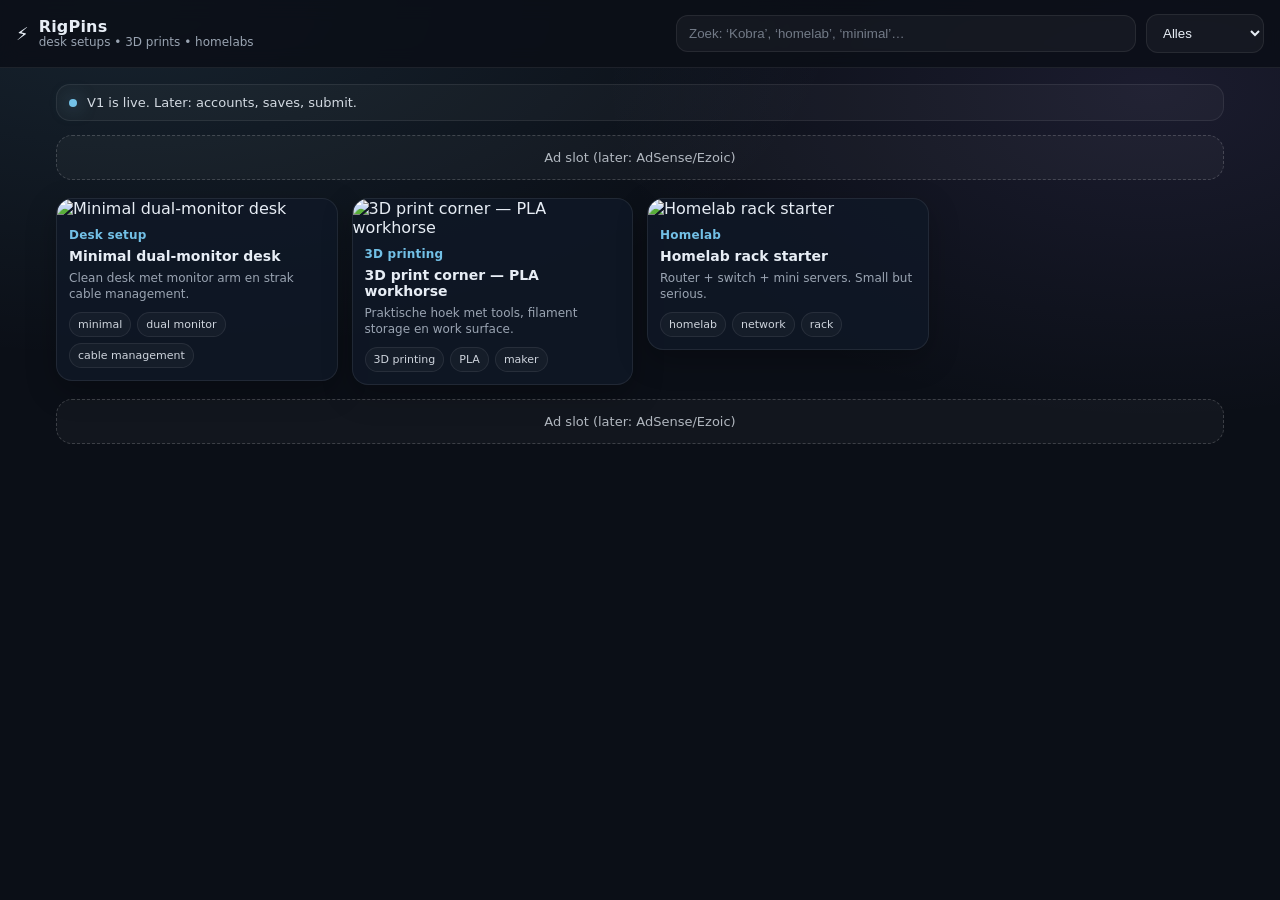
==== index.html @ 464752af "v0.0.1" ====
<!doctype html>
<html lang="nl">
<head>
  <meta charset="utf-8" />
  <meta name="viewport" content="width=device-width,initial-scale=1,viewport-fit=cover" />
  <meta name="theme-color" content="#0b0f17" />
  <meta name="description" content="RigPins — tech setups, 3D print corners, homelabs en dashboards. Scroll, save, inspire." />

  <title>RigPins</title>

  <link rel="manifest" href="/manifest.webmanifest">
  <link rel="icon" href="/icons/icon-192.png">
  <link rel="apple-touch-icon" href="/icons/icon-192.png">

  <link rel="stylesheet" href="styles.css" />
</head>
<body>
  <header class="topbar">
    <div class="brand" role="banner">
      <span class="logo">⚡</span>
      <div class="brand-text">
        <div class="name">RigPins</div>
        <div class="tagline">desk setups • 3D prints • homelabs</div>
      </div>
    </div>

    <div class="controls">
      <input id="q" class="search" placeholder="Zoek: ‘Kobra’, ‘homelab’, ‘minimal’…" />
      <select id="filter" class="select" aria-label="Categorie filter">
        <option value="all">Alles</option>
        <option value="desk">Desk</option>
        <option value="3d">3D Printing</option>
        <option value="gaming">Gaming</option>
        <option value="homelab">Homelab</option>
        <option value="dashboard">Dashboards</option>
      </select>

      <button id="installBtn" class="btn btn-ghost" style="display:none;">Install</button>
    </div>
  </header>

  <main class="wrap">
    <section class="notice">
      <span class="dot"></span>
      <span>V1 is live. Later: accounts, saves, submit.</span>
    </section>

    <section class="ad-slot" aria-label="advertentie">
      <div class="ad-inner">Ad slot (later: AdSense/Ezoic)</div>
    </section>

    <section id="grid" class="grid" aria-label="pins grid"></section>

    <section class="ad-slot" aria-label="advertentie">
      <div class="ad-inner">Ad slot (later: AdSense/Ezoic)</div>
    </section>
  </main>

  <!-- Detail modal -->
  <div id="modal" class="modal" aria-hidden="true">
    <div class="modal-backdrop" data-close="1"></div>
    <div class="modal-card" role="dialog" aria-modal="true" aria-label="Pin details">
      <button class="modal-close" data-close="1" aria-label="Sluiten">✕</button>

      <div class="modal-body">
        <div class="modal-media">
          <img id="mImg" alt="" />
        </div>

        <div class="modal-info">
          <div class="kicker" id="mCat"></div>
          <h2 id="mTitle"></h2>
          <p id="mDesc" class="muted"></p>

          <div id="mTags" class="tags"></div>

          <h3>Gear</h3>
          <ul id="mGear" class="gear"></ul>

          <div class="actions">
            <a id="mSource" class="btn" target="_blank" rel="noopener">Source</a>
            <button id="mCopy" class="btn btn-ghost">Copy link</button>
          </div>

          <p class="tiny muted">
            Tip: als je ‘m installeert werkt RigPins als app (PWA).
          </p>
        </div>
      </div>
    </div>
  </div>

  <script src="app.js"></script>
</body>
</html>
---- styles.css ----
:root{
  --bg:#0b0f17;
  --card:#101827;
  --muted:#9aa4b2;
  --text:#e7edf5;
  --line:rgba(255,255,255,.08);
  --accent:#7dd3fc;
  --radius:16px;
}

*{box-sizing:border-box}
html,body{height:100%}
body{
  margin:0;
  font-family: ui-sans-serif, system-ui, -apple-system, Segoe UI, Roboto, Arial;
  background:
    radial-gradient(1200px 600px at 10% 0%, rgba(125,211,252,.10), transparent 60%),
    radial-gradient(1000px 600px at 90% 10%, rgba(167,139,250,.10), transparent 55%),
    var(--bg);
  color:var(--text);
}

.topbar{
  position:sticky; top:0; z-index:50;
  background:rgba(11,15,23,.85);
  backdrop-filter: blur(10px);
  border-bottom:1px solid var(--line);
  padding:14px 16px;
  display:flex;
  gap:14px;
  align-items:center;
  justify-content:space-between;
}

.brand{display:flex; align-items:center; gap:10px; min-width:200px}
.logo{font-size:18px}
.brand-text{display:flex; flex-direction:column; line-height:1.1}
.name{font-weight:900; letter-spacing:.2px}
.tagline{color:var(--muted); font-size:12px}

.controls{display:flex; gap:10px; align-items:center; flex-wrap:wrap; justify-content:flex-end}
.search{
  width:min(52vw, 460px);
  padding:10px 12px;
  border-radius:12px;
  border:1px solid var(--line);
  background:rgba(255,255,255,.04);
  color:var(--text);
  outline:none;
}
.search::placeholder{color:rgba(154,164,178,.7)}
.select{
  padding:10px 12px;
  border-radius:12px;
  border:1px solid var(--line);
  background:rgba(255,255,255,.04);
  color:var(--text);
  outline:none;
}

.wrap{max-width:1200px; margin:0 auto; padding:16px}

.notice{
  display:flex; align-items:center; gap:10px;
  padding:10px 12px;
  border:1px solid var(--line);
  border-radius:14px;
  background:rgba(255,255,255,.03);
  color:rgba(231,237,245,.9);
  font-size:13px;
}
.notice .dot{
  width:8px; height:8px; border-radius:50%;
  background:rgba(125,211,252,.9);
  box-shadow: 0 0 18px rgba(125,211,252,.5);
}

.ad-slot{
  margin:14px 0 18px;
  border:1px dashed rgba(255,255,255,.18);
  border-radius:var(--radius);
  background:rgba(255,255,255,.03);
}
.ad-inner{
  padding:14px;
  color:rgba(231,237,245,.75);
  font-size:13px;
  text-align:center;
}

.grid{
  column-count: 4;
  column-gap: 14px;
  margin-top:14px;
}
@media (max-width: 1100px){ .grid{column-count:3} }
@media (max-width: 820px){ .grid{column-count:2} .search{width:55vw} }
@media (max-width: 520px){ .grid{column-count:1} .controls{width:100%;} .search{width:100%} }

.pin{
  break-inside: avoid;
  margin:0 0 14px;
  border:1px solid var(--line);
  border-radius:var(--radius);
  background:rgba(16,24,39,.8);
  overflow:hidden;
  box-shadow: 0 10px 30px rgba(0,0,0,.25);
  cursor:pointer;
  transition: transform .15s ease, border-color .15s ease;
}
.pin:hover{transform: translateY(-2px); border-color: rgba(125,211,252,.35)}
.pin img{width:100%; height:auto; display:block}
.pin .meta{padding:10px 12px 12px}
.pin .title{font-weight:800; font-size:14px; margin:0 0 6px}
.pin .sub{color:var(--muted); font-size:12px; margin:0; line-height:1.35}
.kicker{
  font-size:12px;
  color:rgba(125,211,252,.9);
  margin-bottom:6px;
  font-weight:700;
  letter-spacing:.2px;
}

.tags{display:flex; flex-wrap:wrap; gap:6px; margin-top:10px}
.tag{
  font-size:11px;
  padding:5px 8px;
  border-radius:999px;
  border:1px solid var(--line);
  background:rgba(255,255,255,.03);
  color:rgba(231,237,245,.88);
}

.modal{position:fixed; inset:0; display:none}
.modal[aria-hidden="false"]{display:block}
.modal-backdrop{position:absolute; inset:0; background:rgba(0,0,0,.55)}
.modal-card{
  position:relative;
  max-width:1000px;
  margin:6vh auto;
  border:1px solid var(--line);
  border-radius:20px;
  background:rgba(16,24,39,.92);
  backdrop-filter: blur(10px);
  overflow:hidden;
  width: calc(100% - 24px);
}
.modal-close{
  position:absolute; top:10px; right:10px;
  border:1px solid var(--line);
  background:rgba(255,255,255,.05);
  color:var(--text);
  width:36px; height:36px;
  border-radius:12px;
  cursor:pointer;
}
.modal-body{display:grid; grid-template-columns: 1.2fr .8fr}
@media (max-width: 900px){ .modal-body{grid-template-columns:1fr} }
.modal-media{background:rgba(0,0,0,.2)}
.modal-media img{width:100%; height:auto; display:block}
.modal-info{padding:16px 16px 18px}
.modal-info h2{margin:0 0 6px}
.muted{color:var(--muted)}
.tiny{font-size:12px; margin-top:14px}
.gear{margin:8px 0 0; padding-left:18px}
.gear li{margin:6px 0}

.actions{display:flex; gap:10px; margin-top:12px; flex-wrap:wrap}
.btn{
  padding:10px 12px;
  border-radius:12px;
  border:1px solid rgba(125,211,252,.25);
  background:rgba(125,211,252,.08);
  color:var(--text);
  text-decoration:none;
  cursor:pointer;
}
.btn-ghost{
  border:1px solid var(--line);
  background:rgba(255,255,255,.04);
}
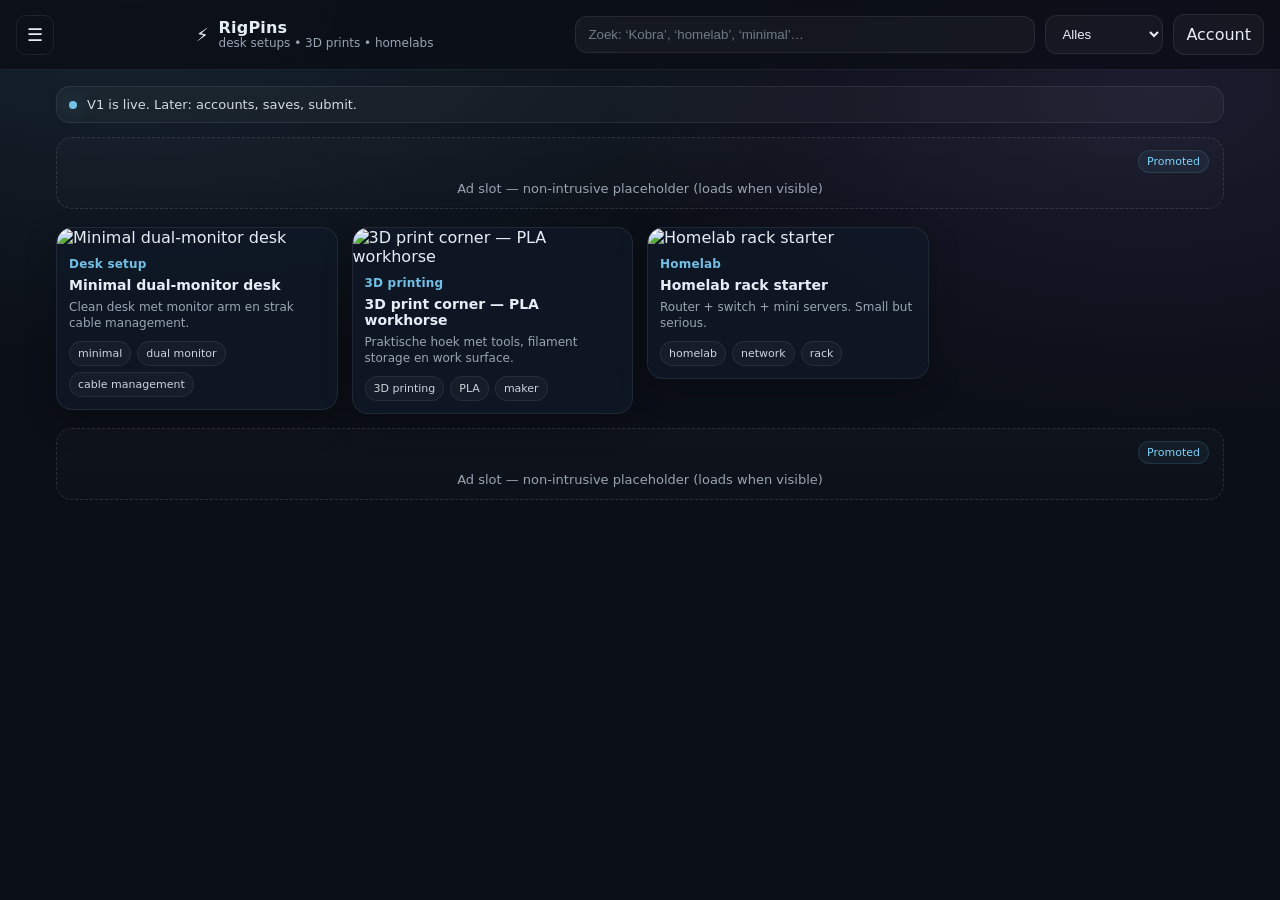
==== commit 520543cc: "v0.0.1" ====
--- a/index.html
+++ b/index.html
@@ -16,6 +16,10 @@
 </head>
 <body>
   <header class="topbar">
+    <div class="topbar-left">
+      <button id="menuBtn" class="hamburger" aria-label="Menu">☰</button>
+    </div>
+
     <div class="brand" role="banner">
       <span class="logo">⚡</span>
       <div class="brand-text">
@@ -36,6 +40,8 @@
       </select>
 
       <button id="installBtn" class="btn btn-ghost" style="display:none;">Install</button>
+
+      <a id="accountBtn" class="btn btn-ghost profile-btn" href="/login.html">Account</a>
     </div>
   </header>
 
@@ -45,14 +51,20 @@
       <span>V1 is live. Later: accounts, saves, submit.</span>
     </section>
 
-    <section class="ad-slot" aria-label="advertentie">
-      <div class="ad-inner">Ad slot (later: AdSense/Ezoic)</div>
+    <section class="ad-slot" role="complementary" aria-label="advertentie" data-ad-slot="top">
+      <div class="ad-inner" data-ad-placeholder>
+        <div class="ad-meta"><span class="ad-chip">Promoted</span></div>
+        <div class="ad-content">Ad slot — non-intrusive placeholder (loads when visible)</div>
+      </div>
     </section>
 
     <section id="grid" class="grid" aria-label="pins grid"></section>
 
-    <section class="ad-slot" aria-label="advertentie">
-      <div class="ad-inner">Ad slot (later: AdSense/Ezoic)</div>
+    <section class="ad-slot" role="complementary" aria-label="advertentie" data-ad-slot="bottom">
+      <div class="ad-inner" data-ad-placeholder>
+        <div class="ad-meta"><span class="ad-chip">Promoted</span></div>
+        <div class="ad-content">Ad slot — non-intrusive placeholder (loads when visible)</div>
+      </div>
     </section>
   </main>
 
@@ -91,5 +103,16 @@
   </div>
 
   <script src="app.js"></script>
+
+  <!-- Floating action button (app-like) -->
+  <button id="fab" class="fab" aria-label="Upload">＋</button>
+
+  <!-- Bottom navigation to feel like a native app -->
+  <nav class="bottom-nav" role="navigation" aria-label="Primary">
+    <button class="nav-item active" data-target="home">Home</button>
+    <button class="nav-item" data-target="explore">Explore</button>
+    <button class="nav-item" data-target="saved">Saved</button>
+    <button class="nav-item" data-target="profile">Profile</button>
+  </nav>
 </body>
 </html>
--- a/styles.css
+++ b/styles.css
@@ -59,6 +59,8 @@
 }
 
 .wrap{max-width:1200px; margin:0 auto; padding:16px}
+/* leave space for bottom nav on small screens */
+.wrap{padding-bottom:96px}
 
 .notice{
   display:flex; align-items:center; gap:10px;
@@ -77,15 +79,34 @@
 
 .ad-slot{
   margin:14px 0 18px;
-  border:1px dashed rgba(255,255,255,.18);
+  border:1px dashed rgba(255,255,255,.12);
   border-radius:var(--radius);
-  background:rgba(255,255,255,.03);
+  background:linear-gradient(180deg, rgba(255,255,255,.02), rgba(255,255,255,.01));
+  overflow:hidden;
 }
 .ad-inner{
-  padding:14px;
-  color:rgba(231,237,245,.75);
+  padding:12px 14px;
+  color:rgba(231,237,245,.78);
   font-size:13px;
   text-align:center;
+  display:flex; flex-direction:column; gap:8px; align-items:center; justify-content:center;
+}
+
+.ad-meta{width:100%; display:flex; justify-content:flex-end}
+.ad-chip{font-size:11px; padding:4px 8px; border-radius:999px; background:rgba(125,211,252,.06); color:var(--accent); border:1px solid rgba(125,211,252,.12)}
+.ad-content{color:var(--muted); font-size:13px}
+
+/* In-grid ad card matching pin look but visually distinct */
+.ad-pin{break-inside:avoid; margin:0 0 14px; border-radius:var(--radius); overflow:hidden}
+.ad-pin .ad-card{background:linear-gradient(180deg, rgba(255,255,255,.02), rgba(255,255,255,.01)); padding:8px; display:flex; flex-direction:column; gap:8px}
+.ad-pin .ad-art{height:160px; background:linear-gradient(90deg, rgba(125,211,252,.06), rgba(167,139,250,.04)); border-radius:12px}
+.ad-pin .ad-label{font-size:12px; color:var(--accent); font-weight:700}
+.ad-pin .ad-cta{margin-top:6px; align-self:flex-start; padding:8px 10px; border-radius:10px; background:rgba(125,211,252,.08); color:var(--text); border:1px solid rgba(125,211,252,.12)}
+
+/* Make sure ads aren't intrusive on small viewports */
+@media (max-width:520px){
+  .ad-inner{padding:10px}
+  .ad-pin .ad-art{height:140px}
 }
 
 .grid{
@@ -178,4 +199,39 @@
 .btn-ghost{
   border:1px solid var(--line);
   background:rgba(255,255,255,.04);
+}
+
+/* App-like UI additions */
+.hamburger{
+  background:transparent; border:1px solid var(--line); color:var(--text);
+  padding:8px 10px; border-radius:10px; cursor:pointer; font-size:18px;
+}
+.profile-btn{display:inline-flex; align-items:center}
+
+.fab{
+  position:fixed; right:18px; bottom:78px; z-index:90;
+  width:56px; height:56px; border-radius:50%;
+  background:linear-gradient(180deg,var(--accent),#5cc8ff);
+  color:#06121a; border:none; font-size:28px; display:inline-flex;
+  align-items:center; justify-content:center; box-shadow:0 12px 30px rgba(11,15,23,.5);
+  cursor:pointer; transition:transform .12s ease, box-shadow .12s ease;
+}
+.fab:active{transform:scale(.98)}
+
+.bottom-nav{
+  position:fixed; left:12px; right:12px; bottom:12px; height:56px;
+  background:rgba(11,15,23,.92); border-radius:14px; display:flex;
+  gap:6px; align-items:center; justify-content:space-around; z-index:80;
+  border:1px solid var(--line); padding:6px 12px;
+  box-shadow: 0 8px 30px rgba(0,0,0,.35);
+}
+.bottom-nav .nav-item{
+  flex:1; background:transparent; color:var(--muted); border:none; padding:8px 6px;
+  border-radius:10px; cursor:pointer; font-weight:700;
+}
+.bottom-nav .nav-item.active{ background:rgba(125,211,252,.08); color:var(--text) }
+
+@media (min-width:900px){
+  .fab{display:none}
+  .bottom-nav{display:none}
 }
